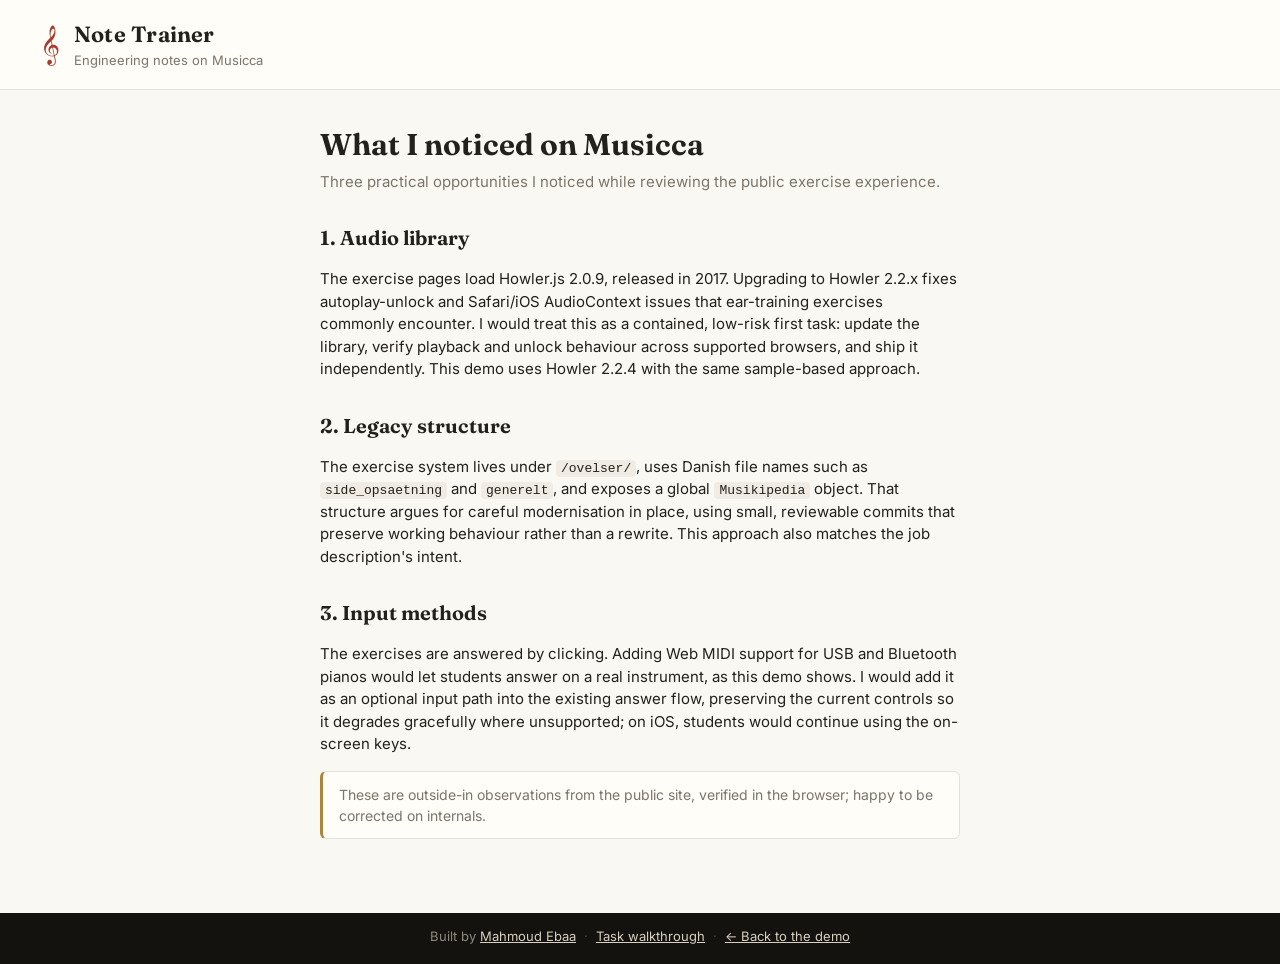
==== observations.html @ da3c0a76 "Intervals exercises and engineering-notes page" ====
<!DOCTYPE html>
<html lang="en">
<head>
<meta charset="utf-8">
<title>What I noticed on Musicca</title>
<meta name="viewport" content="width=device-width, initial-scale=1">
<link rel="icon" href="data:image/svg+xml,%3Csvg xmlns=%27http://www.w3.org/2000/svg%27 viewBox=%270 0 100 100%27%3E%3Ctext y=%27.9em%27 font-size=%2790%27%3E%26%23119070%3B%3C/text%3E%3C/svg%3E">
<link rel="preconnect" href="https://fonts.googleapis.com">
<link rel="preconnect" href="https://fonts.gstatic.com" crossorigin>
<link href="https://fonts.googleapis.com/css2?family=Fraunces:opsz,wght@9..144,500;9..144,650&family=Inter:wght@400;500;600&display=swap" rel="stylesheet">
<link rel="stylesheet" href="assets/css/style.css">
<style>
.doc { max-width: 720px; margin: 0 auto; padding: 32px clamp(16px, 4vw, 40px) 60px; }
.doc h1 { font-family: Fraunces, Georgia, serif; font-weight: 650; font-size: 30px; margin: 0 0 4px; }
.doc .lede { color: var(--muted); margin: 0 0 28px; }
.doc h2 { font-family: Fraunces, Georgia, serif; font-weight: 650; font-size: 20px; margin: 30px 0 8px; }
.doc ol, .doc ul { padding-left: 22px; }
.doc li { margin: 6px 0; }
.doc .note { background: var(--card); border: 1px solid var(--line); border-left: 3px solid var(--brass); border-radius: 6px; padding: 12px 16px; color: var(--muted); font-size: 14px; }
.doc code { background: #f0ece3; border-radius: 4px; padding: 1px 5px; font-size: 13px; }
</style>
</head>
<body>
<header class="top">
	<div class="top__brand">
		<span class="top__mark">&#119070;</span>
		<div>
			<h1 class="top__title"><a href="index.html" style="color:inherit;text-decoration:none">Note Trainer</a></h1>
			<p class="top__sub">Engineering notes on Musicca</p>
		</div>
	</div>
</header>
<main class="doc">
	<h1>What I noticed on Musicca</h1>
	<p class="lede">Three practical opportunities I noticed while reviewing the public exercise experience.</p>

	<h2>1. Audio library</h2>
	<p>The exercise pages load Howler.js 2.0.9, released in 2017. Upgrading to Howler 2.2.x fixes autoplay-unlock and Safari/iOS AudioContext issues that ear-training exercises commonly encounter. I would treat this as a contained, low-risk first task: update the library, verify playback and unlock behaviour across supported browsers, and ship it independently. This demo uses Howler 2.2.4 with the same sample-based approach.</p>

	<h2>2. Legacy structure</h2>
	<p>The exercise system lives under <code>/ovelser/</code>, uses Danish file names such as <code>side_opsaetning</code> and <code>generelt</code>, and exposes a global <code>Musikipedia</code> object. That structure argues for careful modernisation in place, using small, reviewable commits that preserve working behaviour rather than a rewrite. This approach also matches the job description's intent.</p>

	<h2>3. Input methods</h2>
	<p>The exercises are answered by clicking. Adding Web MIDI support for USB and Bluetooth pianos would let students answer on a real instrument, as this demo shows. I would add it as an optional input path into the existing answer flow, preserving the current controls so it degrades gracefully where unsupported; on iOS, students would continue using the on-screen keys.</p>

	<p class="note">These are outside-in observations from the public site, verified in the browser; happy to be corrected on internals.</p>
</main>
<footer class="foot">
	<span>Built by <a href="https://mahmoudebaa.com">Mahmoud Ebaa</a></span>
	<span class="foot__sep">&middot;</span>
	<a href="task.html">Task walkthrough</a>
	<span class="foot__sep">&middot;</span>
	<a href="index.html">&larr; Back to the demo</a>
</footer>
</body>
</html>
---- assets/css/style.css ----
/* Note Trainer: ivory paper, ink, felt red, brass. */
:root {
	--paper: #faf8f3;
	--card: #fffdf8;
	--ink: #23211c;
	--muted: #7b756a;
	--line: #e7e2d8;
	--felt: #a63d2f;
	--felt-deep: #8c3226;
	--brass: #a9853e;
	--good: #2e7d4f;
	--bad: #b3342e;
	--radius: 10px;
}

* { box-sizing: border-box; }

[hidden] { display: none !important; }

html, body { margin: 0; }

body {
	background: var(--paper);
	color: var(--ink);
	font-family: Inter, -apple-system, "Segoe UI", sans-serif;
	font-size: 15px;
	line-height: 1.5;
	min-height: 100vh;
	display: flex;
	flex-direction: column;
}

a { color: var(--felt); }

/* Header */
.top {
	display: flex;
	justify-content: space-between;
	align-items: center;
	gap: 16px;
	padding: 18px clamp(16px, 4vw, 40px);
	border-bottom: 1px solid var(--line);
	background: var(--card);
}

.top__brand { display: flex; align-items: center; gap: 14px; }

.top__mark {
	font-size: 34px;
	line-height: 1;
	color: var(--felt);
}

.top__title {
	font-family: Fraunces, Georgia, serif;
	font-weight: 650;
	font-size: 22px;
	margin: 0;
	letter-spacing: 0.01em;
}

.top__sub { margin: 0; color: var(--muted); font-size: 13px; }

.midi-btn {
	display: inline-flex;
	align-items: center;
	gap: 8px;
	font: inherit;
	font-size: 13px;
	font-weight: 600;
	color: var(--ink);
	background: var(--card);
	border: 1.5px solid var(--ink);
	border-radius: 999px;
	padding: 8px 16px;
	cursor: pointer;
}

.midi-btn:hover { background: var(--ink); color: var(--card); }

.midi-pill {
	display: inline-flex;
	align-items: center;
	gap: 8px;
	font-size: 13px;
	font-weight: 600;
	color: var(--good);
	background: #eef6f0;
	border: 1px solid #cbe3d3;
	border-radius: 999px;
	padding: 8px 14px;
}

.midi-pill::before {
	content: "";
	flex: 0 0 auto;
	width: 8px;
	height: 8px;
	border-radius: 50%;
	background: var(--good);
}

.midi-btn__icon { width: 22px; height: 13px; display: block; }

.midi-pill--warn {
	color: #8a6116;
	background: #faf3e2;
	border-color: #ecd9ab;
}

.midi-pill--warn::before { background: #c9992e; }

.midi-pill--err {
	color: #7c2d27;
	background: #f9ecea;
	border-color: #ecc7c2;
}

.midi-pill--err::before { background: var(--bad); }

.rotate-hint {
	margin: 0 0 10px;
	font-size: 12.5px;
	color: var(--muted);
	text-align: center;
}

/* Screens */
.app {
	flex: 1;
	width: 100%;
	max-width: 860px;
	margin: 0 auto;
	padding: 28px clamp(16px, 4vw, 40px) 12px;
}

.screen__heading {
	font-family: Fraunces, Georgia, serif;
	font-weight: 650;
	font-size: 28px;
	margin: 0 0 18px;
}

/* Level select */
.levels { display: grid; gap: 18px; }

.levels__group-name {
	font-size: 12px;
	font-weight: 600;
	letter-spacing: 0.14em;
	text-transform: uppercase;
	color: var(--brass);
	margin: 0 0 8px;
}

.levels__row { display: flex; flex-wrap: wrap; gap: 10px; }

.level-btn {
	font: inherit;
	font-weight: 500;
	background: var(--card);
	color: var(--ink);
	border: 1px solid var(--line);
	border-radius: var(--radius);
	padding: 12px 18px;
	cursor: pointer;
	box-shadow: 0 1px 2px rgba(35, 33, 28, 0.05);
}

.level-btn:hover { border-color: var(--felt); color: var(--felt); }

.levels__hint { color: var(--muted); font-size: 13px; max-width: 560px; margin-top: 22px; }

/* HUD */
.hud {
	display: flex;
	align-items: center;
	gap: 14px;
	margin-bottom: 14px;
}

.hud__back {
	font: inherit;
	font-size: 18px;
	background: none;
	border: 1px solid var(--line);
	border-radius: 8px;
	width: 36px;
	height: 36px;
	cursor: pointer;
	color: var(--ink);
}

.hud__level { font-weight: 600; }

.hud__stats {
	margin-left: auto;
	display: flex;
	gap: 14px;
	align-items: center;
	font-variant-numeric: tabular-nums;
	color: var(--muted);
}

.hud__streak { color: var(--brass); font-weight: 600; }

/* Sheet */
.sheet {
	background: var(--card);
	border: 1px solid var(--line);
	border-radius: var(--radius);
	box-shadow: 0 18px 40px -28px rgba(35, 33, 28, 0.45);
	padding: 18px 18px 22px;
	text-align: center;
}

.sheet__staff { display: flex; justify-content: center; min-height: 150px; }

.sheet__staff svg { max-width: 100%; height: auto; }

.sheet__feedback {
	min-height: 26px;
	font-weight: 600;
	font-size: 17px;
}

.sheet__feedback.is-good { color: var(--good); }
.sheet__feedback.is-bad { color: var(--bad); }

.sheet__replay {
	font: inherit;
	font-weight: 600;
	color: var(--card);
	background: var(--felt);
	border: 0;
	border-radius: 999px;
	padding: 10px 22px;
	margin-top: 10px;
	cursor: pointer;
}

.sheet__replay:hover { background: var(--felt-deep); }

/* Results */
.results { display: flex; gap: 14px; flex-wrap: wrap; margin: 10px 0 24px; }

.result {
	background: var(--card);
	border: 1px solid var(--line);
	border-radius: var(--radius);
	padding: 18px 26px;
	display: flex;
	flex-direction: column;
	min-width: 130px;
}

.result b {
	font-family: Fraunces, Georgia, serif;
	font-size: 32px;
	font-weight: 650;
	color: var(--felt);
}

.result span { color: var(--muted); font-size: 13px; }

.btn {
	font: inherit;
	font-weight: 600;
	background: var(--card);
	color: var(--ink);
	border: 1.5px solid var(--ink);
	border-radius: 999px;
	padding: 11px 24px;
	cursor: pointer;
}

.btn--primary { background: var(--ink); color: var(--card); }

.done__actions { display: flex; gap: 10px; flex-wrap: wrap; }

/* Piano: sticks to the bottom of the viewport while an exercise is open. */
.piano-wrap {
	background: linear-gradient(#2a2724, #1d1b18);
	padding: 14px clamp(8px, 3vw, 32px) 0;
	border-top: 3px solid var(--felt);
	position: sticky;
	bottom: 0;
	z-index: 5;
	box-shadow: 0 -10px 24px -14px rgba(0, 0, 0, 0.5);
	display: flex;
	align-items: stretch;
	gap: 6px;
}

.piano-scroll {
	overflow-x: auto;
	-webkit-overflow-scrolling: touch;
	scrollbar-width: none;
	flex: 1 1 auto;
	min-width: 0;
}

.piano-scroll::-webkit-scrollbar { display: none; }

.piano {
	position: relative;
	display: flex;
	max-width: min(880px, calc(var(--white-count, 15) * 64px));
	margin: 0 auto;
	height: clamp(110px, 18vw, 150px);
}

.piano-nav {
	appearance: none;
	align-self: center;
	flex: 0 0 auto;
	font-size: 14px;
	line-height: 1;
	width: 34px;
	height: 56px;
	margin-bottom: 14px;
	border: 1px solid #4d473f;
	border-radius: 8px;
	background: #2f2c28;
	color: #d8cfc0;
	cursor: pointer;
}

.piano-nav:disabled { opacity: 0.35; cursor: default; }

.pk {
	appearance: none;
	border: 1px solid #b9b4a9;
	border-top: 0;
	background: linear-gradient(#fffefa, #f0ede4);
	flex: 1 1 0;
	min-width: 0;
	border-radius: 0 0 5px 5px;
	cursor: pointer;
	position: relative;
	padding: 0;
}

.pk:active, .pk.is-down { background: linear-gradient(#f4e9d8, #ead9bf); }

.pk--black {
	position: absolute;
	top: 0;
	height: 62%;
	background: linear-gradient(#3a3733, #171512);
	border: 1px solid #000;
	border-radius: 0 0 4px 4px;
	z-index: 2;
}

.pk--black:active, .pk--black.is-down { background: linear-gradient(#5a4438, #2c211b); }

.pk.is-good { background: #bfe0cc !important; }
.pk.is-bad { background: #eab6b2 !important; }
.pk--black.is-good { background: #2e7d4f !important; }
.pk--black.is-bad { background: #b3342e !important; }

.pk__label {
	position: absolute;
	bottom: 6px;
	left: 0;
	right: 0;
	font-size: 10px;
	color: #a29c90;
	pointer-events: none;
}

/* Footer */
.foot {
	display: flex;
	justify-content: center;
	gap: 8px;
	flex-wrap: wrap;
	padding: 14px 16px 18px;
	background: #14120f;
	color: #8f887c;
	font-size: 13px;
}

.foot a { color: #d8cfc0; }

.foot__sep { color: #4d473f; }

@media (max-width: 640px) {
	.top { flex-direction: column; align-items: flex-start; }
	.top__midi { align-self: stretch; }

	/* Big touch keys; wide levels page by octave instead of squeezing. */
	.piano {
		height: 138px;
		margin: 0;
	}
}

/* Landscape phones: compact chrome so staff and keyboard share the screen. */
@media (max-height: 480px) {
	.top { padding: 8px clamp(16px, 4vw, 40px); }
	.top__sub, .foot { display: none; }
	.top__mark { font-size: 24px; }
	.top__title { font-size: 17px; }
	.app { padding-top: 10px; }
	.hud { margin-bottom: 8px; }
	.screen--play .sheet { padding: 6px 10px 10px; }
	.sheet__staff { min-height: 0; }
	.sheet__staff svg { height: 118px; width: auto; }
	.sheet__feedback { min-height: 20px; font-size: 14px; }
	.piano { height: 92px; }
	.piano-wrap { padding-top: 8px; }
}

@media (prefers-reduced-motion: reduce) {
	* { transition: none !important; }
}
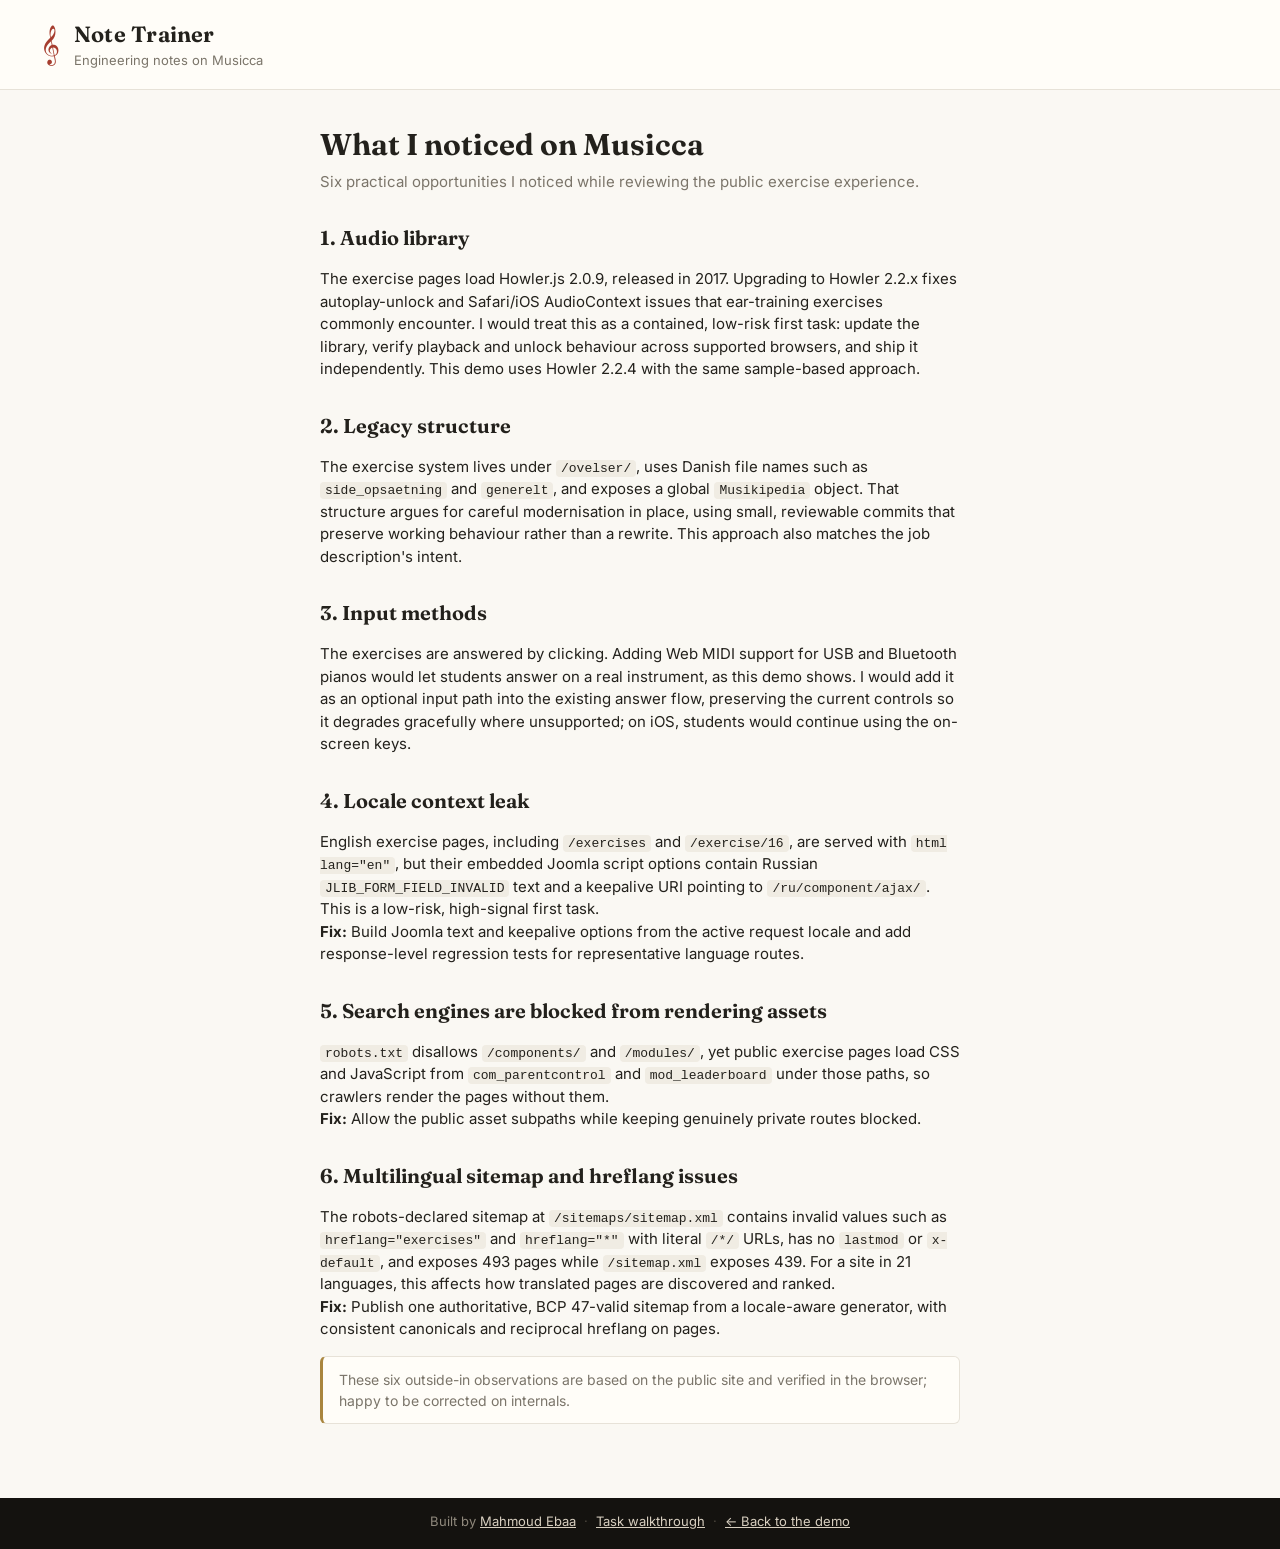
==== commit d431333f: "Engineering notes: locale leak, robots asset blocking, sitemap hreflang" ====
--- a/observations.html
+++ b/observations.html
@@ -32,7 +32,7 @@
 </header>
 <main class="doc">
 	<h1>What I noticed on Musicca</h1>
-	<p class="lede">Three practical opportunities I noticed while reviewing the public exercise experience.</p>
+	<p class="lede">Six practical opportunities I noticed while reviewing the public exercise experience.</p>
 
 	<h2>1. Audio library</h2>
 	<p>The exercise pages load Howler.js 2.0.9, released in 2017. Upgrading to Howler 2.2.x fixes autoplay-unlock and Safari/iOS AudioContext issues that ear-training exercises commonly encounter. I would treat this as a contained, low-risk first task: update the library, verify playback and unlock behaviour across supported browsers, and ship it independently. This demo uses Howler 2.2.4 with the same sample-based approach.</p>
@@ -43,7 +43,16 @@
 	<h2>3. Input methods</h2>
 	<p>The exercises are answered by clicking. Adding Web MIDI support for USB and Bluetooth pianos would let students answer on a real instrument, as this demo shows. I would add it as an optional input path into the existing answer flow, preserving the current controls so it degrades gracefully where unsupported; on iOS, students would continue using the on-screen keys.</p>
 
-	<p class="note">These are outside-in observations from the public site, verified in the browser; happy to be corrected on internals.</p>
+	<h2>4. Locale context leak</h2>
+	<p>English exercise pages, including <code>/exercises</code> and <code>/exercise/16</code>, are served with <code>html lang="en"</code>, but their embedded Joomla script options contain Russian <code>JLIB_FORM_FIELD_INVALID</code> text and a keepalive URI pointing to <code>/ru/component/ajax/</code>. This is a low-risk, high-signal first task.<br><strong>Fix:</strong> Build Joomla text and keepalive options from the active request locale and add response-level regression tests for representative language routes.</p>
+
+	<h2>5. Search engines are blocked from rendering assets</h2>
+	<p><code>robots.txt</code> disallows <code>/components/</code> and <code>/modules/</code>, yet public exercise pages load CSS and JavaScript from <code>com_parentcontrol</code> and <code>mod_leaderboard</code> under those paths, so crawlers render the pages without them.<br><strong>Fix:</strong> Allow the public asset subpaths while keeping genuinely private routes blocked.</p>
+
+	<h2>6. Multilingual sitemap and hreflang issues</h2>
+	<p>The robots-declared sitemap at <code>/sitemaps/sitemap.xml</code> contains invalid values such as <code>hreflang="exercises"</code> and <code>hreflang="*"</code> with literal <code>/*/</code> URLs, has no <code>lastmod</code> or <code>x-default</code>, and exposes 493 pages while <code>/sitemap.xml</code> exposes 439. For a site in 21 languages, this affects how translated pages are discovered and ranked.<br><strong>Fix:</strong> Publish one authoritative, BCP 47-valid sitemap from a locale-aware generator, with consistent canonicals and reciprocal hreflang on pages.</p>
+
+	<p class="note">These six outside-in observations are based on the public site and verified in the browser; happy to be corrected on internals.</p>
 </main>
 <footer class="foot">
 	<span>Built by <a href="https://mahmoudebaa.com">Mahmoud Ebaa</a></span>
